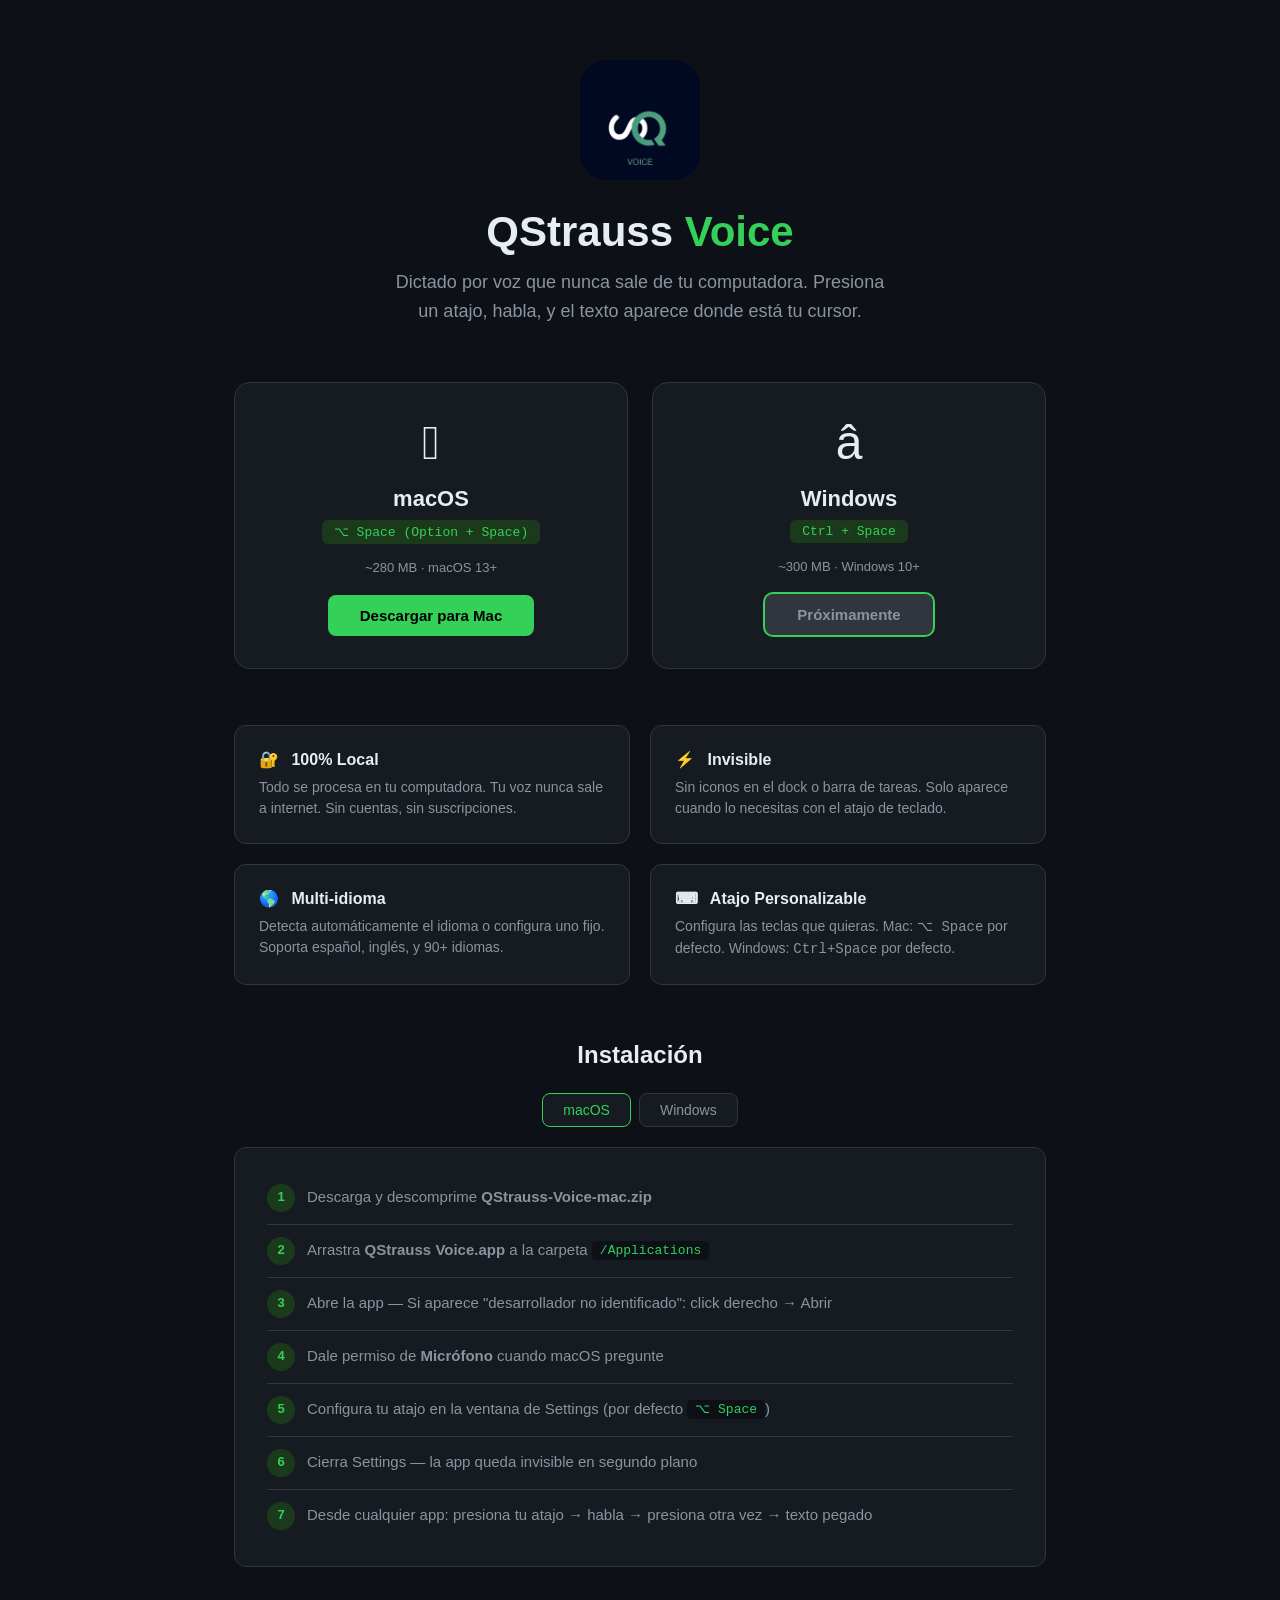
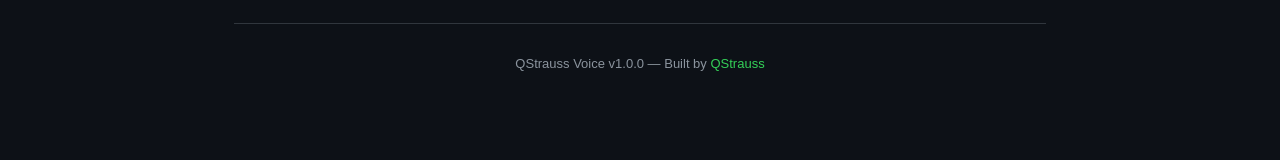
==== docs/index.html @ ad3257f3 "QStrauss Voice v1.0.0 — Local voice-to-text for Mac and Windows Co-Authored-By: Claude <noreply@anth" ====
<!DOCTYPE html>
<html lang="es">
<head>
  <meta charset="UTF-8">
  <meta name="viewport" content="width=device-width, initial-scale=1.0">
  <title>QStrauss Voice — Descarga</title>
  <style>
    :root {
      --green: #34d058;
      --dark-green: #1b3a1b;
      --bg: #0d1117;
      --card: #161b22;
      --text: #e6edf3;
      --muted: #8b949e;
      --border: #30363d;
    }
    * { margin: 0; padding: 0; box-sizing: border-box; }
    body {
      font-family: -apple-system, BlinkMacSystemFont, 'Segoe UI', Roboto, sans-serif;
      background: var(--bg);
      color: var(--text);
      min-height: 100vh;
    }

    .container { max-width: 860px; margin: 0 auto; padding: 60px 24px; }

    /* Hero */
    .hero { text-align: center; margin-bottom: 56px; }
    .hero img { width: 120px; height: 120px; border-radius: 24px; margin-bottom: 24px; }
    .hero h1 { font-size: 42px; font-weight: 700; margin-bottom: 12px; }
    .hero h1 span { color: var(--green); }
    .hero p { font-size: 18px; color: var(--muted); max-width: 500px; margin: 0 auto; line-height: 1.6; }

    /* Download cards */
    .downloads { display: grid; grid-template-columns: 1fr 1fr; gap: 24px; margin-bottom: 56px; }
    @media (max-width: 600px) { .downloads { grid-template-columns: 1fr; } }

    .dl-card {
      background: var(--card);
      border: 1px solid var(--border);
      border-radius: 16px;
      padding: 32px 24px;
      text-align: center;
      transition: border-color 0.2s;
    }
    .dl-card:hover { border-color: var(--green); }

    .dl-card .platform-icon { font-size: 48px; margin-bottom: 16px; display: block; }
    .dl-card h2 { font-size: 22px; margin-bottom: 8px; }
    .dl-card .hotkey {
      display: inline-block;
      background: var(--dark-green);
      color: var(--green);
      padding: 4px 12px;
      border-radius: 6px;
      font-size: 13px;
      font-family: 'SF Mono', 'Menlo', 'Consolas', monospace;
      margin-bottom: 16px;
    }
    .dl-card .size { color: var(--muted); font-size: 13px; margin-bottom: 20px; }

    .btn {
      display: inline-block;
      background: var(--green);
      color: #000;
      font-weight: 600;
      font-size: 15px;
      padding: 12px 32px;
      border-radius: 8px;
      text-decoration: none;
      transition: opacity 0.2s;
    }
    .btn:hover { opacity: 0.85; }
    .btn.disabled {
      background: var(--border);
      color: var(--muted);
      pointer-events: none;
    }

    /* Features */
    .features {
      display: grid;
      grid-template-columns: 1fr 1fr;
      gap: 20px;
      margin-bottom: 56px;
    }
    @media (max-width: 600px) { .features { grid-template-columns: 1fr; } }

    .feature {
      background: var(--card);
      border: 1px solid var(--border);
      border-radius: 12px;
      padding: 24px;
    }
    .feature h3 { font-size: 16px; margin-bottom: 8px; }
    .feature h3 span { margin-right: 8px; }
    .feature p { font-size: 14px; color: var(--muted); line-height: 1.5; }

    /* Install instructions */
    .install { margin-bottom: 56px; }
    .install h2 { font-size: 24px; margin-bottom: 24px; text-align: center; }

    .tabs { display: flex; gap: 8px; justify-content: center; margin-bottom: 20px; }
    .tab {
      background: var(--card);
      border: 1px solid var(--border);
      color: var(--muted);
      padding: 8px 20px;
      border-radius: 8px;
      cursor: pointer;
      font-size: 14px;
      font-family: inherit;
      transition: all 0.2s;
    }
    .tab.active { border-color: var(--green); color: var(--green); }

    .tab-content { display: none; }
    .tab-content.active { display: block; }

    .steps {
      background: var(--card);
      border: 1px solid var(--border);
      border-radius: 12px;
      padding: 24px 32px;
      list-style: none;
      counter-reset: step;
    }
    .steps li {
      counter-increment: step;
      padding: 12px 0;
      border-bottom: 1px solid var(--border);
      font-size: 15px;
      line-height: 1.6;
      color: var(--muted);
    }
    .steps li:last-child { border-bottom: none; }
    .steps li::before {
      content: counter(step);
      display: inline-flex;
      width: 28px; height: 28px;
      align-items: center;
      justify-content: center;
      background: var(--dark-green);
      color: var(--green);
      border-radius: 50%;
      font-size: 13px;
      font-weight: 600;
      margin-right: 12px;
    }
    .steps code {
      background: var(--bg);
      padding: 2px 8px;
      border-radius: 4px;
      font-size: 13px;
      color: var(--green);
    }

    /* Footer */
    footer {
      text-align: center;
      padding: 32px 0;
      border-top: 1px solid var(--border);
      color: var(--muted);
      font-size: 13px;
    }
    footer a { color: var(--green); text-decoration: none; }
  </style>
</head>
<body>
  <div class="container">

    <!-- Hero -->
    <div class="hero">
      <img src="icon.png" alt="QStrauss Voice">
      <h1>QStrauss <span>Voice</span></h1>
      <p>Dictado por voz que nunca sale de tu computadora. Presiona un atajo, habla, y el texto aparece donde est&aacute; tu cursor.</p>
    </div>

    <!-- Download Cards -->
    <div class="downloads">
      <div class="dl-card">
        <span class="platform-icon">&#63743;</span>
        <h2>macOS</h2>
        <div class="hotkey">&#x2325; Space (Option + Space)</div>
        <div class="size">~280 MB &middot; macOS 13+</div>
        <a class="btn" id="btn-mac" href="LINK_MAC_AQUI">
          Descargar para Mac
        </a>
      </div>
      <div class="dl-card">
        <span class="platform-icon">&#xe2;</span>
        <h2>Windows</h2>
        <div class="hotkey">Ctrl + Space</div>
        <div class="size">~300 MB &middot; Windows 10+</div>
        <a class="btn disabled" id="btn-win" href="#">
          Pr&oacute;ximamente
        </a>
      </div>
    </div>

    <!-- Features -->
    <div class="features">
      <div class="feature">
        <h3><span>&#x1f510;</span> 100% Local</h3>
        <p>Todo se procesa en tu computadora. Tu voz nunca sale a internet. Sin cuentas, sin suscripciones.</p>
      </div>
      <div class="feature">
        <h3><span>&#x26a1;</span> Invisible</h3>
        <p>Sin iconos en el dock o barra de tareas. Solo aparece cuando lo necesitas con el atajo de teclado.</p>
      </div>
      <div class="feature">
        <h3><span>&#x1f30e;</span> Multi-idioma</h3>
        <p>Detecta autom&aacute;ticamente el idioma o configura uno fijo. Soporta espa&ntilde;ol, ingl&eacute;s, y 90+ idiomas.</p>
      </div>
      <div class="feature">
        <h3><span>&#x2328;</span> Atajo Personalizable</h3>
        <p>Configura las teclas que quieras. Mac: <code>&#x2325; Space</code> por defecto. Windows: <code>Ctrl+Space</code> por defecto.</p>
      </div>
    </div>

    <!-- Install Instructions -->
    <div class="install">
      <h2>Instalaci&oacute;n</h2>
      <div class="tabs">
        <button class="tab active" onclick="showTab('mac')">macOS</button>
        <button class="tab" onclick="showTab('win')">Windows</button>
      </div>

      <div id="tab-mac" class="tab-content active">
        <ol class="steps">
          <li>Descarga y descomprime <strong>QStrauss-Voice-mac.zip</strong></li>
          <li>Arrastra <strong>QStrauss Voice.app</strong> a la carpeta <code>/Applications</code></li>
          <li>Abre la app &mdash; Si aparece "desarrollador no identificado": click derecho &rarr; Abrir</li>
          <li>Dale permiso de <strong>Micr&oacute;fono</strong> cuando macOS pregunte</li>
          <li>Configura tu atajo en la ventana de Settings (por defecto <code>&#x2325; Space</code>)</li>
          <li>Cierra Settings &mdash; la app queda invisible en segundo plano</li>
          <li>Desde cualquier app: presiona tu atajo &rarr; habla &rarr; presiona otra vez &rarr; texto pegado</li>
        </ol>
      </div>

      <div id="tab-win" class="tab-content">
        <ol class="steps">
          <li>Descarga y descomprime <strong>QStrauss-Voice-win.zip</strong></li>
          <li>Ejecuta <strong>QStrauss Voice.exe</strong> (no requiere instalaci&oacute;n)</li>
          <li>Configura tu atajo en la ventana de Settings (por defecto <code>Ctrl+Space</code>)</li>
          <li>Cierra Settings &mdash; la app queda en la bandeja del sistema</li>
          <li>Desde cualquier app: presiona tu atajo &rarr; habla &rarr; presiona otra vez &rarr; texto pegado</li>
        </ol>
      </div>
    </div>

    <footer>
      QStrauss Voice v1.0.0 &mdash; Built by <a href="#">QStrauss</a>
    </footer>

  </div>

  <script>
    function showTab(id) {
      document.querySelectorAll('.tab-content').forEach(el => el.classList.remove('active'));
      document.querySelectorAll('.tab').forEach(el => el.classList.remove('active'));
      document.getElementById('tab-' + id).classList.add('active');
      event.target.classList.add('active');
    }

    // Auto-detect platform and highlight the right button
    (function() {
      var isMac = navigator.platform.toUpperCase().indexOf('MAC') >= 0;
      if (!isMac) {
        document.getElementById('btn-win').style.boxShadow = '0 0 0 2px #34d058';
      } else {
        document.getElementById('btn-mac').style.boxShadow = '0 0 0 2px #34d058';
      }
    })();
  </script>
</body>
</html>
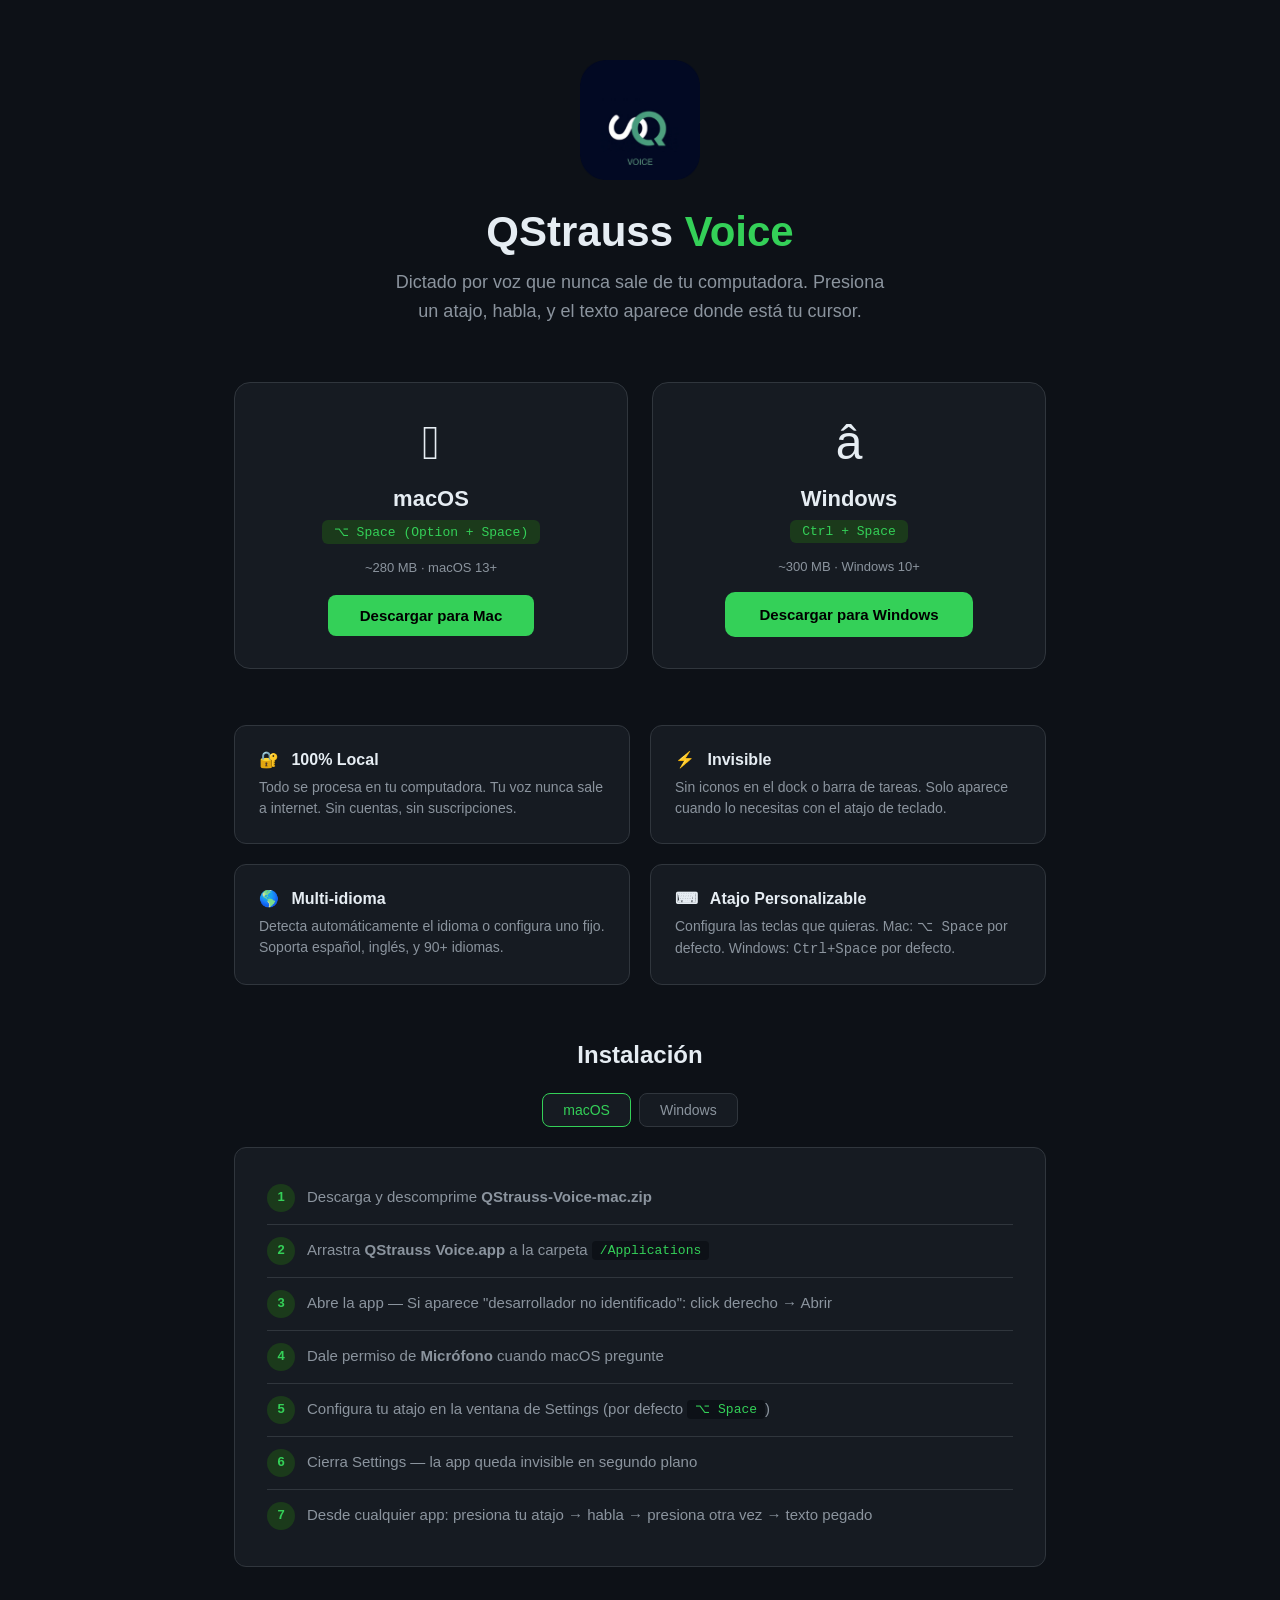
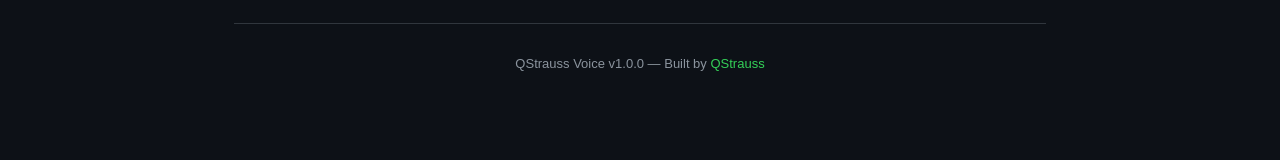
==== commit d8c9f2c6: "Windows: fix app icon + startup window visibility - Add QStraussVoice.ico (multi-resolution) for Win" ====
--- a/docs/index.html
+++ b/docs/index.html
@@ -183,7 +183,7 @@
         <h2>macOS</h2>
         <div class="hotkey">&#x2325; Space (Option + Space)</div>
         <div class="size">~280 MB &middot; macOS 13+</div>
-        <a class="btn" id="btn-mac" href="LINK_MAC_AQUI">
+        <a class="btn" id="btn-mac" href="QStrauss-Voice-mac.zip" download>
           Descargar para Mac
         </a>
       </div>
@@ -192,8 +192,8 @@
         <h2>Windows</h2>
         <div class="hotkey">Ctrl + Space</div>
         <div class="size">~300 MB &middot; Windows 10+</div>
-        <a class="btn disabled" id="btn-win" href="#">
-          Pr&oacute;ximamente
+        <a class="btn" id="btn-win" href="QStrauss-Voice-win.zip" download>
+          Descargar para Windows
         </a>
       </div>
     </div>
@@ -241,10 +241,10 @@
       <div id="tab-win" class="tab-content">
         <ol class="steps">
           <li>Descarga y descomprime <strong>QStrauss-Voice-win.zip</strong></li>
-          <li>Ejecuta <strong>QStrauss Voice.exe</strong> (no requiere instalaci&oacute;n)</li>
-          <li>Configura tu atajo en la ventana de Settings (por defecto <code>Ctrl+Space</code>)</li>
-          <li>Cierra Settings &mdash; la app queda en la bandeja del sistema</li>
-          <li>Desde cualquier app: presiona tu atajo &rarr; habla &rarr; presiona otra vez &rarr; texto pegado</li>
+          <li>Abre la carpeta y ejecuta <strong>QStrauss Voice.exe</strong></li>
+          <li>Si aparece <strong>"Windows protegi&oacute; su PC"</strong>: click en <code>M&aacute;s informaci&oacute;n</code> &rarr; <code>Ejecutar de todas formas</code></li>
+          <li>La app aparece en la <strong>bandeja del sistema</strong> (esquina inferior derecha, junto al reloj)</li>
+          <li>Desde cualquier app: presiona <code>Ctrl+Space</code> &rarr; habla &rarr; presiona <code>Ctrl+Space</code> otra vez &rarr; texto pegado</li>
         </ol>
       </div>
     </div>
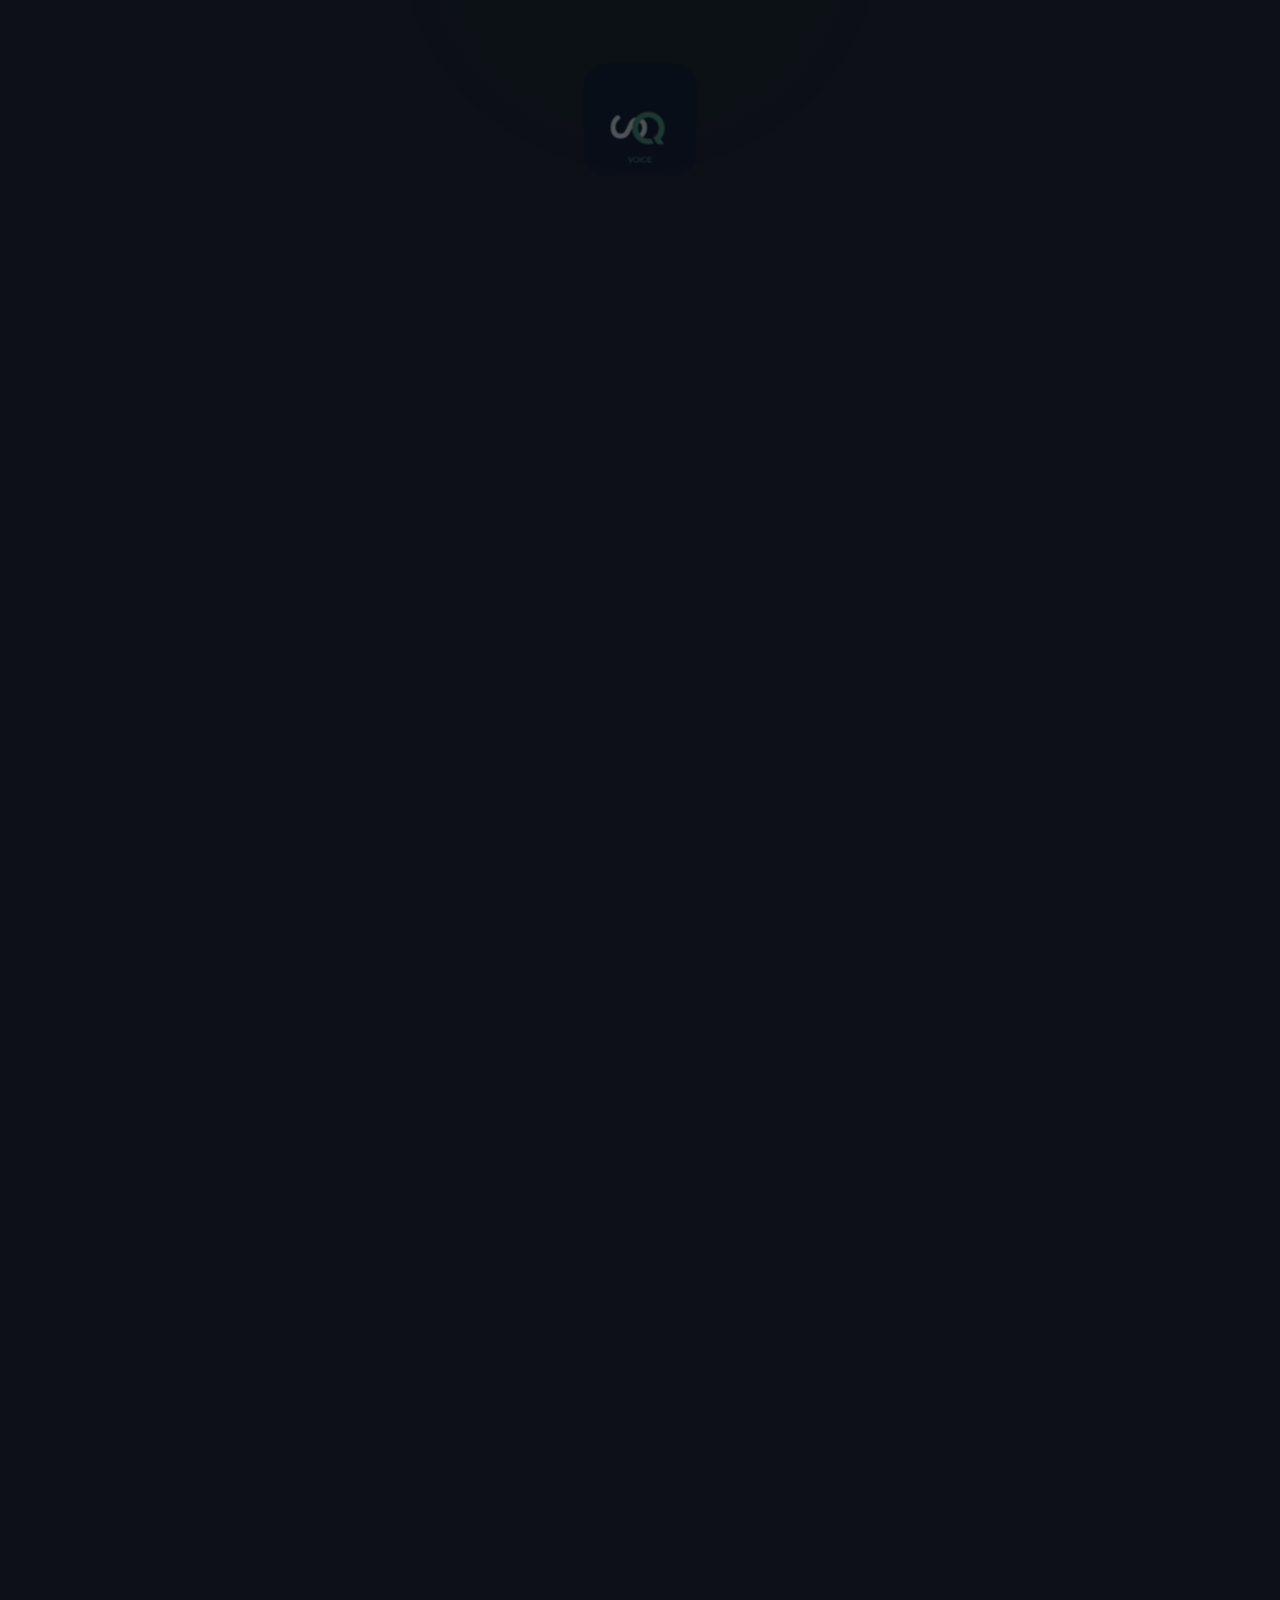
==== commit 4a9f5a7e: "Merge pull request #1 from Andrewsy1004/main feat: add subtle animations and favicon, reorganize pro" ====
--- a/docs/index.html
+++ b/docs/index.html
@@ -2,276 +2,12 @@
 <html lang="es">
 <head>
   <meta charset="UTF-8">
-  <meta name="viewport" content="width=device-width, initial-scale=1.0">
-  <title>QStrauss Voice — Descarga</title>
-  <style>
-    :root {
-      --green: #34d058;
-      --dark-green: #1b3a1b;
-      --bg: #0d1117;
-      --card: #161b22;
-      --text: #e6edf3;
-      --muted: #8b949e;
-      --border: #30363d;
-    }
-    * { margin: 0; padding: 0; box-sizing: border-box; }
-    body {
-      font-family: -apple-system, BlinkMacSystemFont, 'Segoe UI', Roboto, sans-serif;
-      background: var(--bg);
-      color: var(--text);
-      min-height: 100vh;
-    }
-
-    .container { max-width: 860px; margin: 0 auto; padding: 60px 24px; }
-
-    /* Hero */
-    .hero { text-align: center; margin-bottom: 56px; }
-    .hero img { width: 120px; height: 120px; border-radius: 24px; margin-bottom: 24px; }
-    .hero h1 { font-size: 42px; font-weight: 700; margin-bottom: 12px; }
-    .hero h1 span { color: var(--green); }
-    .hero p { font-size: 18px; color: var(--muted); max-width: 500px; margin: 0 auto; line-height: 1.6; }
-
-    /* Download cards */
-    .downloads { display: grid; grid-template-columns: 1fr 1fr; gap: 24px; margin-bottom: 56px; }
-    @media (max-width: 600px) { .downloads { grid-template-columns: 1fr; } }
-
-    .dl-card {
-      background: var(--card);
-      border: 1px solid var(--border);
-      border-radius: 16px;
-      padding: 32px 24px;
-      text-align: center;
-      transition: border-color 0.2s;
-    }
-    .dl-card:hover { border-color: var(--green); }
-
-    .dl-card .platform-icon { font-size: 48px; margin-bottom: 16px; display: block; }
-    .dl-card h2 { font-size: 22px; margin-bottom: 8px; }
-    .dl-card .hotkey {
-      display: inline-block;
-      background: var(--dark-green);
-      color: var(--green);
-      padding: 4px 12px;
-      border-radius: 6px;
-      font-size: 13px;
-      font-family: 'SF Mono', 'Menlo', 'Consolas', monospace;
-      margin-bottom: 16px;
-    }
-    .dl-card .size { color: var(--muted); font-size: 13px; margin-bottom: 20px; }
-
-    .btn {
-      display: inline-block;
-      background: var(--green);
-      color: #000;
-      font-weight: 600;
-      font-size: 15px;
-      padding: 12px 32px;
-      border-radius: 8px;
-      text-decoration: none;
-      transition: opacity 0.2s;
-    }
-    .btn:hover { opacity: 0.85; }
-    .btn.disabled {
-      background: var(--border);
-      color: var(--muted);
-      pointer-events: none;
-    }
-
-    /* Features */
-    .features {
-      display: grid;
-      grid-template-columns: 1fr 1fr;
-      gap: 20px;
-      margin-bottom: 56px;
-    }
-    @media (max-width: 600px) { .features { grid-template-columns: 1fr; } }
-
-    .feature {
-      background: var(--card);
-      border: 1px solid var(--border);
-      border-radius: 12px;
-      padding: 24px;
-    }
-    .feature h3 { font-size: 16px; margin-bottom: 8px; }
-    .feature h3 span { margin-right: 8px; }
-    .feature p { font-size: 14px; color: var(--muted); line-height: 1.5; }
-
-    /* Install instructions */
-    .install { margin-bottom: 56px; }
-    .install h2 { font-size: 24px; margin-bottom: 24px; text-align: center; }
-
-    .tabs { display: flex; gap: 8px; justify-content: center; margin-bottom: 20px; }
-    .tab {
-      background: var(--card);
-      border: 1px solid var(--border);
-      color: var(--muted);
-      padding: 8px 20px;
-      border-radius: 8px;
-      cursor: pointer;
-      font-size: 14px;
-      font-family: inherit;
-      transition: all 0.2s;
-    }
-    .tab.active { border-color: var(--green); color: var(--green); }
-
-    .tab-content { display: none; }
-    .tab-content.active { display: block; }
-
-    .steps {
-      background: var(--card);
-      border: 1px solid var(--border);
-      border-radius: 12px;
-      padding: 24px 32px;
-      list-style: none;
-      counter-reset: step;
-    }
-    .steps li {
-      counter-increment: step;
-      padding: 12px 0;
-      border-bottom: 1px solid var(--border);
-      font-size: 15px;
-      line-height: 1.6;
-      color: var(--muted);
-    }
-    .steps li:last-child { border-bottom: none; }
-    .steps li::before {
-      content: counter(step);
-      display: inline-flex;
-      width: 28px; height: 28px;
-      align-items: center;
-      justify-content: center;
-      background: var(--dark-green);
-      color: var(--green);
-      border-radius: 50%;
-      font-size: 13px;
-      font-weight: 600;
-      margin-right: 12px;
-    }
-    .steps code {
-      background: var(--bg);
-      padding: 2px 8px;
-      border-radius: 4px;
-      font-size: 13px;
-      color: var(--green);
-    }
-
-    /* Footer */
-    footer {
-      text-align: center;
-      padding: 32px 0;
-      border-top: 1px solid var(--border);
-      color: var(--muted);
-      font-size: 13px;
-    }
-    footer a { color: var(--green); text-decoration: none; }
-  </style>
+  <meta http-equiv="refresh" content="0; url=views/index.html">
+  <link rel="canonical" href="views/index.html">
+  <title>QStrauss Voice</title>
+  <link rel="icon" type="image/png" href="icon.png">
 </head>
 <body>
-  <div class="container">
-
-    <!-- Hero -->
-    <div class="hero">
-      <img src="icon.png" alt="QStrauss Voice">
-      <h1>QStrauss <span>Voice</span></h1>
-      <p>Dictado por voz que nunca sale de tu computadora. Presiona un atajo, habla, y el texto aparece donde est&aacute; tu cursor.</p>
-    </div>
-
-    <!-- Download Cards -->
-    <div class="downloads">
-      <div class="dl-card">
-        <span class="platform-icon">&#63743;</span>
-        <h2>macOS</h2>
-        <div class="hotkey">&#x2325; Space (Option + Space)</div>
-        <div class="size">~280 MB &middot; macOS 13+</div>
-        <a class="btn" id="btn-mac" href="QStrauss-Voice-mac.zip" download>
-          Descargar para Mac
-        </a>
-      </div>
-      <div class="dl-card">
-        <span class="platform-icon">&#xe2;</span>
-        <h2>Windows</h2>
-        <div class="hotkey">Ctrl + Space</div>
-        <div class="size">~300 MB &middot; Windows 10+</div>
-        <a class="btn" id="btn-win" href="QStrauss-Voice-win.zip" download>
-          Descargar para Windows
-        </a>
-      </div>
-    </div>
-
-    <!-- Features -->
-    <div class="features">
-      <div class="feature">
-        <h3><span>&#x1f510;</span> 100% Local</h3>
-        <p>Todo se procesa en tu computadora. Tu voz nunca sale a internet. Sin cuentas, sin suscripciones.</p>
-      </div>
-      <div class="feature">
-        <h3><span>&#x26a1;</span> Invisible</h3>
-        <p>Sin iconos en el dock o barra de tareas. Solo aparece cuando lo necesitas con el atajo de teclado.</p>
-      </div>
-      <div class="feature">
-        <h3><span>&#x1f30e;</span> Multi-idioma</h3>
-        <p>Detecta autom&aacute;ticamente el idioma o configura uno fijo. Soporta espa&ntilde;ol, ingl&eacute;s, y 90+ idiomas.</p>
-      </div>
-      <div class="feature">
-        <h3><span>&#x2328;</span> Atajo Personalizable</h3>
-        <p>Configura las teclas que quieras. Mac: <code>&#x2325; Space</code> por defecto. Windows: <code>Ctrl+Space</code> por defecto.</p>
-      </div>
-    </div>
-
-    <!-- Install Instructions -->
-    <div class="install">
-      <h2>Instalaci&oacute;n</h2>
-      <div class="tabs">
-        <button class="tab active" onclick="showTab('mac')">macOS</button>
-        <button class="tab" onclick="showTab('win')">Windows</button>
-      </div>
-
-      <div id="tab-mac" class="tab-content active">
-        <ol class="steps">
-          <li>Descarga y descomprime <strong>QStrauss-Voice-mac.zip</strong></li>
-          <li>Arrastra <strong>QStrauss Voice.app</strong> a la carpeta <code>/Applications</code></li>
-          <li>Abre la app &mdash; Si aparece "desarrollador no identificado": click derecho &rarr; Abrir</li>
-          <li>Dale permiso de <strong>Micr&oacute;fono</strong> cuando macOS pregunte</li>
-          <li>Configura tu atajo en la ventana de Settings (por defecto <code>&#x2325; Space</code>)</li>
-          <li>Cierra Settings &mdash; la app queda invisible en segundo plano</li>
-          <li>Desde cualquier app: presiona tu atajo &rarr; habla &rarr; presiona otra vez &rarr; texto pegado</li>
-        </ol>
-      </div>
-
-      <div id="tab-win" class="tab-content">
-        <ol class="steps">
-          <li>Descarga y descomprime <strong>QStrauss-Voice-win.zip</strong></li>
-          <li>Abre la carpeta y ejecuta <strong>QStrauss Voice.exe</strong></li>
-          <li>Si aparece <strong>"Windows protegi&oacute; su PC"</strong>: click en <code>M&aacute;s informaci&oacute;n</code> &rarr; <code>Ejecutar de todas formas</code></li>
-          <li>La app aparece en la <strong>bandeja del sistema</strong> (esquina inferior derecha, junto al reloj)</li>
-          <li>Desde cualquier app: presiona <code>Ctrl+Space</code> &rarr; habla &rarr; presiona <code>Ctrl+Space</code> otra vez &rarr; texto pegado</li>
-        </ol>
-      </div>
-    </div>
-
-    <footer>
-      QStrauss Voice v1.0.0 &mdash; Built by <a href="#">QStrauss</a>
-    </footer>
-
-  </div>
-
-  <script>
-    function showTab(id) {
-      document.querySelectorAll('.tab-content').forEach(el => el.classList.remove('active'));
-      document.querySelectorAll('.tab').forEach(el => el.classList.remove('active'));
-      document.getElementById('tab-' + id).classList.add('active');
-      event.target.classList.add('active');
-    }
-
-    // Auto-detect platform and highlight the right button
-    (function() {
-      var isMac = navigator.platform.toUpperCase().indexOf('MAC') >= 0;
-      if (!isMac) {
-        document.getElementById('btn-win').style.boxShadow = '0 0 0 2px #34d058';
-      } else {
-        document.getElementById('btn-mac').style.boxShadow = '0 0 0 2px #34d058';
-      }
-    })();
-  </script>
+  <!-- <p>Redirigiendo a <a href="views/index.html">la p&aacute;gina de descargas</a>&hellip;</p> -->
 </body>
 </html>
